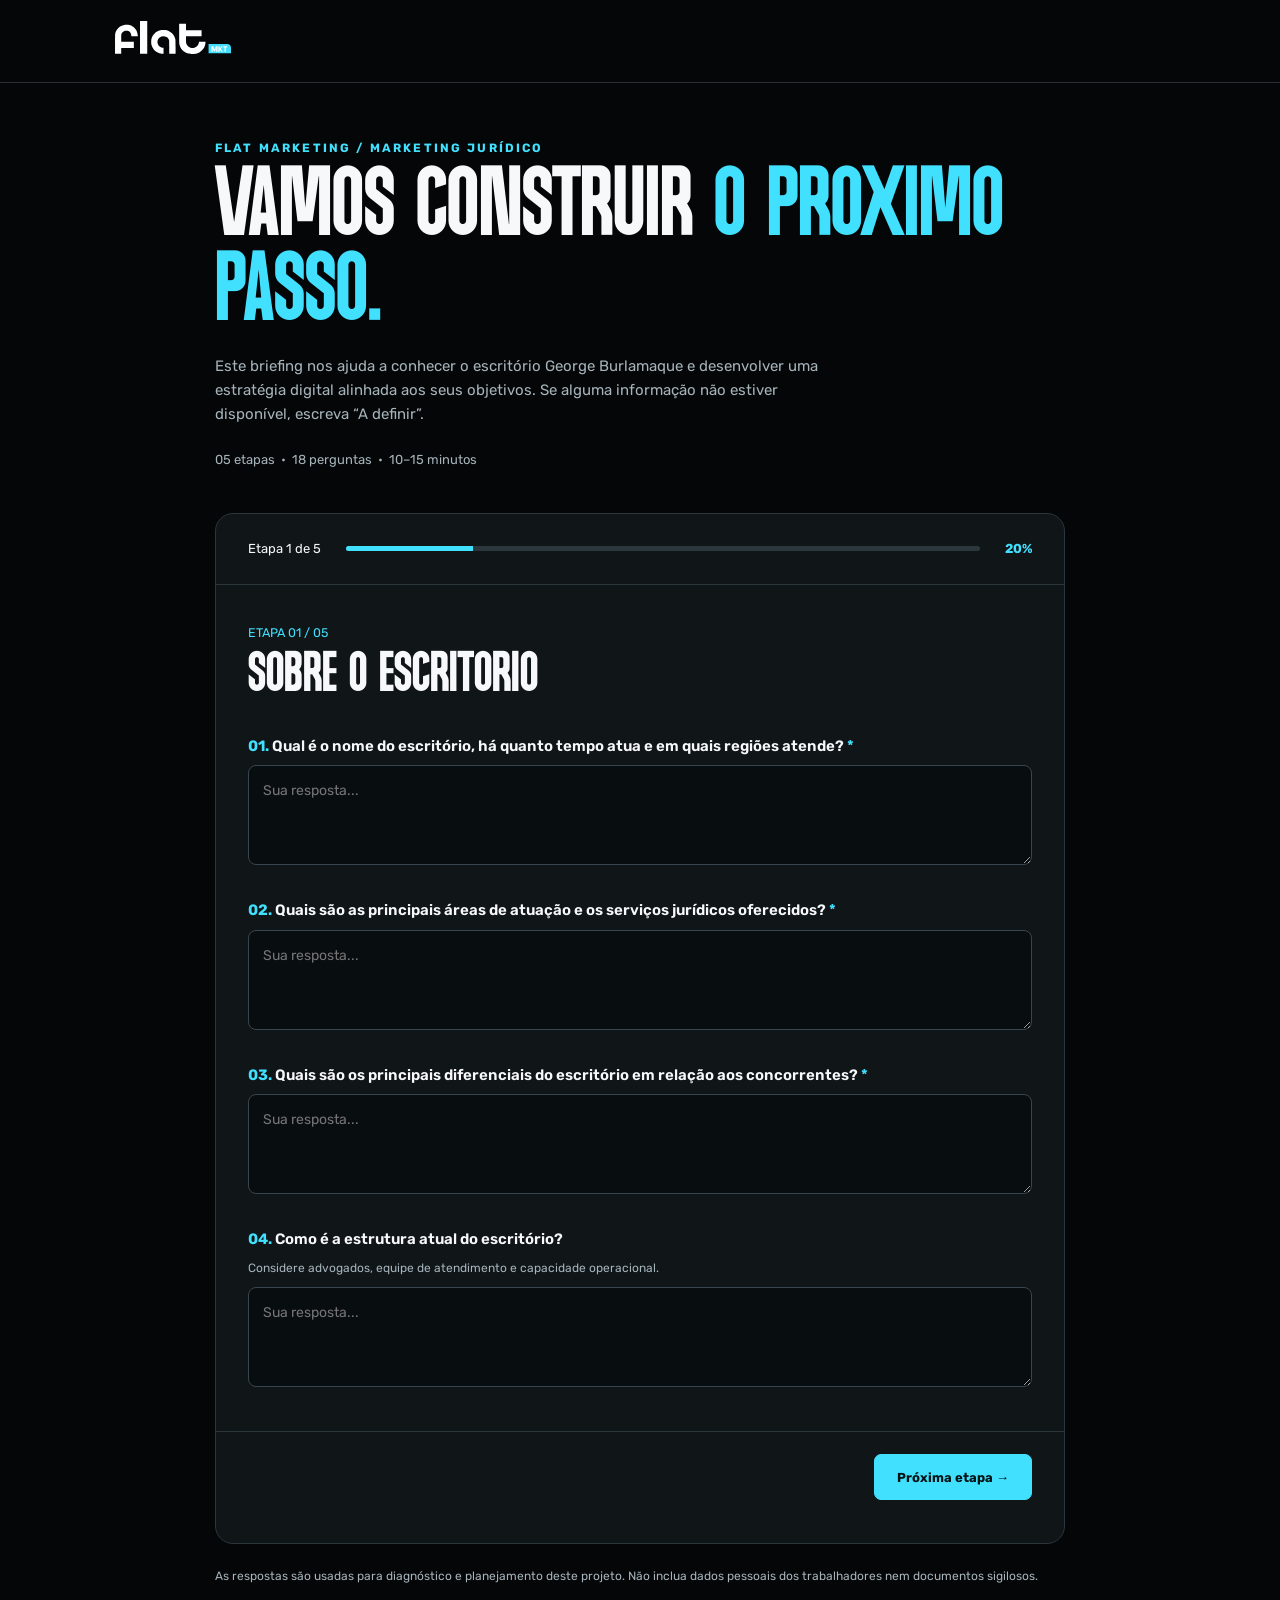
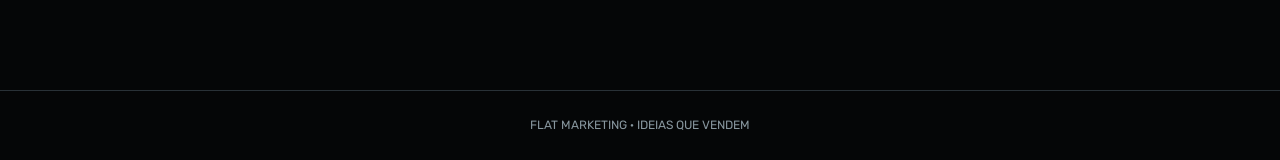
==== briefing/george-burlamaque/index.html @ 233bb6f1 "feat: add branded legal briefing with Netlify form submission" ====
<!DOCTYPE html><html lang="pt-BR"><head><meta charset="UTF-8"><meta name="viewport" content="width=device-width,initial-scale=1"><meta name="theme-color" content="#000000"><title>Briefing Estratégico — George Burlamaque | Flat Marketing</title><link rel="icon" href="../../src/img/favicon.png"><link href="https://fonts.googleapis.com/css2?family=Rubik:wght@400;500;600;700&display=swap" rel="stylesheet"><style>
@font-face{font-family:Dakdo;src:url('../../src/font/DAKDO.woff') format('woff');font-display:swap}
*{box-sizing:border-box}body{margin:0;background:#050607;color:#f6f8fa;font:15px/1.6 Rubik,Arial,sans-serif}header{padding:21px max(20px,calc((100vw - 1050px)/2));border-bottom:1px solid #293137}header img{width:116px;max-height:55px}.wrap{max-width:890px;padding:56px 20px 80px;margin:auto}.accent{color:#41e0fe}.eyebrow{font-size:12px;letter-spacing:.18em;font-weight:700}.intro h1,h2{font-family:Dakdo,Rubik,sans-serif;text-transform:uppercase;font-weight:500;line-height:1.08}.intro h1{font-size:clamp(44px,8vw,78px);margin:12px 0}.intro p,.hint,.note{color:#a5b3bb}.intro p{max-width:620px}.stats{margin:24px 0 42px;color:#a5b3bb;font-size:13px}.panel{background:#101518;border:1px solid #2b363d;border-radius:18px;overflow:hidden}.progress{padding:25px 32px;border-bottom:1px solid #2b363d;font-size:13px;display:flex;justify-content:space-between;align-items:center;gap:25px}.meter{height:5px;background:#2b363d;border-radius:5px;flex:1;overflow:hidden}.fill{background:#41e0fe;width:20%;height:100%;transition:width .2s}.step{padding:35px 32px 10px}.step[hidden]{display:none}.step h2{font-size:clamp(30px,5vw,45px);margin:10px 0 32px}.field{margin:0 0 27px}.field label{display:block;font-weight:600;line-height:1.5;margin-bottom:8px}.hint{font-size:12px;margin:0 0 9px}textarea{width:100%;border:1px solid #38454e;border-radius:8px;background:#080d10;color:#fff;padding:14px;font:14px/1.6 Rubik,Arial,sans-serif;resize:vertical;min-height:100px}textarea:focus{outline:2px solid #41e0fe;outline-offset:1px}textarea.invalid{border-color:#ff8585}.error{font-size:12px;color:#ff8585}.actions{padding:22px 32px 30px;border-top:1px solid #2b363d;display:flex;justify-content:space-between;gap:10px}button{padding:13px 22px;min-height:46px;border-radius:7px;cursor:pointer;font:700 13px Rubik,Arial,sans-serif;border:1px solid #4a5a62;background:transparent;color:#fff}button.primary{background:#41e0fe;border-color:#41e0fe;color:#041315}button:disabled{opacity:.6;cursor:wait}.note{font-size:12px;margin:22px 0;line-height:1.8}.message{color:#ff8585;font-size:13px;padding:0 32px}.done{padding:65px 35px;text-align:center}.done h2{font-size:46px}.done p{color:#a5b3bb}.hide{display:none!important}footer{text-align:center;padding:25px;color:#87969e;border-top:1px solid #293137;font-size:12px}@media(max-width:600px){.wrap{padding:35px 15px 60px}.step{padding:25px 20px 5px}.progress{padding:20px}.actions{padding:20px}.intro h1{font-size:48px}}
</style></head><body><header><a href="../../" aria-label="Flat Marketing"><img alt="Flat Marketing" src="../../src/img/logo.svg"></a></header><main class="wrap"><div class="intro"><div class="eyebrow accent">FLAT MARKETING / MARKETING JURÍDICO</div><h1>Vamos construir <span class="accent">o próximo passo.</span></h1><p>Este briefing nos ajuda a conhecer o escritório George Burlamaque e desenvolver uma estratégia digital alinhada aos seus objetivos. Se alguma informação não estiver disponível, escreva “A definir”.</p><div class="stats">05 etapas &nbsp;•&nbsp; 18 perguntas &nbsp;•&nbsp; 10–15 minutos</div></div>
<div class="panel" id="panel"><div class="progress" id="progress"><span id="progressText">Etapa 1 de 5</span><div class="meter" role="progressbar" aria-label="Progresso" aria-valuemin="0" aria-valuemax="100" aria-valuenow="20" id="meter"><div class="fill" id="fill"></div></div><b class="accent" id="percent">20%</b></div><form id="briefing" name="briefing-george-burlamaque" method="POST" data-netlify="true" netlify-honeypot="bot-field"><input type="hidden" name="form-name" value="briefing-george-burlamaque"><p hidden><label>Não preencher <input name="bot-field"></label></p><section class="step" data-step="0" ><small class="accent">ETAPA 01 / 05</small><h2>Sobre o escritório</h2><div class="field"><label for="q1"><b class="accent">01.</b> Qual é o nome do escritório, há quanto tempo atua e em quais regiões atende? <span class="accent">*</span></label><textarea id="q1" name="q1" rows="3" placeholder="Sua resposta..." required></textarea><div class="error" aria-live="polite"></div></div><div class="field"><label for="q2"><b class="accent">02.</b> Quais são as principais áreas de atuação e os serviços jurídicos oferecidos? <span class="accent">*</span></label><textarea id="q2" name="q2" rows="3" placeholder="Sua resposta..." required></textarea><div class="error" aria-live="polite"></div></div><div class="field"><label for="q3"><b class="accent">03.</b> Quais são os principais diferenciais do escritório em relação aos concorrentes? <span class="accent">*</span></label><textarea id="q3" name="q3" rows="3" placeholder="Sua resposta..." required></textarea><div class="error" aria-live="polite"></div></div><div class="field"><label for="q4"><b class="accent">04.</b> Como é a estrutura atual do escritório?</label><p class="hint">Considere advogados, equipe de atendimento e capacidade operacional.</p><textarea id="q4" name="q4" rows="3" placeholder="Sua resposta..." ></textarea><div class="error" aria-live="polite"></div></div></section><section class="step" data-step="1" hidden><small class="accent">ETAPA 02 / 05</small><h2>Serviços e oportunidades</h2><div class="field"><label for="q5"><b class="accent">05.</b> Quais demandas trabalhistas são mais recorrentes entre seus clientes? <span class="accent">*</span></label><p class="hint">Ex.: verbas rescisórias, horas extras, FGTS, adicionais e assédio moral.</p><textarea id="q5" name="q5" rows="3" placeholder="Sua resposta..." required></textarea><div class="error" aria-live="polite"></div></div><div class="field"><label for="q6"><b class="accent">06.</b> Quais serviços ou tipos de ações trabalhistas deseja priorizar na estratégia digital? Por quê? <span class="accent">*</span></label><textarea id="q6" name="q6" rows="3" placeholder="Sua resposta..." required></textarea><div class="error" aria-live="polite"></div></div><div class="field"><label for="q7"><b class="accent">07.</b> Quais experiências anteriores demonstram a especialização do escritório nessas demandas?</label><p class="hint">Não inclua dados sigilosos.</p><textarea id="q7" name="q7" rows="3" placeholder="Sua resposta..." ></textarea><div class="error" aria-live="polite"></div></div></section><section class="step" data-step="2" hidden><small class="accent">ETAPA 03 / 05</small><h2>Público-alvo e comunicação</h2><div class="field"><label for="q8"><b class="accent">08.</b> Qual é o perfil dos clientes que o escritório deseja atrair? <span class="accent">*</span></label><p class="hint">Considere profissão, localização e situação profissional.</p><textarea id="q8" name="q8" rows="3" placeholder="Sua resposta..." required></textarea><div class="error" aria-live="polite"></div></div><div class="field"><label for="q9"><b class="accent">09.</b> Quais problemas, dificuldades ou possíveis injustiças são mais frequentemente relatados pelos trabalhadores? <span class="accent">*</span></label><textarea id="q9" name="q9" rows="3" placeholder="Sua resposta..." required></textarea><div class="error" aria-live="polite"></div></div><div class="field"><label for="q10"><b class="accent">10.</b> Quais medos, dúvidas e objeções impedem essas pessoas de buscar orientação jurídica? <span class="accent">*</span></label><textarea id="q10" name="q10" rows="3" placeholder="Sua resposta..." required></textarea><div class="error" aria-live="polite"></div></div><div class="field"><label for="q11"><b class="accent">11.</b> O que leva um trabalhador a procurar um advogado e a escolher contratar o escritório? <span class="accent">*</span></label><textarea id="q11" name="q11" rows="3" placeholder="Sua resposta..." required></textarea><div class="error" aria-live="polite"></div></div></section><section class="step" data-step="3" hidden><small class="accent">ETAPA 04 / 05</small><h2>Trabalhadores demitidos</h2><div class="field"><label for="q12"><b class="accent">12.</b> Qual é o contexto dos desligamentos dos aproximadamente 80 mil trabalhadores de hipermercados? <span class="accent">*</span></label><p class="hint">Demissões em massa, fechamento de unidades, reestruturação ou períodos diferentes?</p><textarea id="q12" name="q12" rows="3" placeholder="Sua resposta..." required></textarea><div class="error" aria-live="polite"></div></div><div class="field"><label for="q13"><b class="accent">13.</b> Quais possíveis irregularidades ou demandas trabalhistas podem ser comuns entre esses trabalhadores? <span class="accent">*</span></label><p class="hint">Relate situações identificadas ou observadas em casos semelhantes.</p><textarea id="q13" name="q13" rows="3" placeholder="Sua resposta..." required></textarea><div class="error" aria-live="polite"></div></div><div class="field"><label for="q14"><b class="accent">14.</b> Como foi obtida a base, quais informações estão disponíveis e há fundamento legal documentado para o uso em comunicações? <span class="accent">*</span></label><p class="hint">Não envie dados pessoais dos trabalhadores.</p><textarea id="q14" name="q14" rows="3" placeholder="Sua resposta..." required></textarea><div class="error" aria-live="polite"></div></div><div class="field"><label for="q15"><b class="accent">15.</b> O que o escritório pode oferecer para ajudar esses trabalhadores a compreender seus direitos? <span class="accent">*</span></label><p class="hint">Ex.: conteúdos educativos, checklist ou orientação individual solicitada.</p><textarea id="q15" name="q15" rows="3" placeholder="Sua resposta..." required></textarea><div class="error" aria-live="polite"></div></div></section><section class="step" data-step="4" hidden><small class="accent">ETAPA 05 / 05</small><h2>Atendimento, marketing e objetivos</h2><div class="field"><label for="q16"><b class="accent">16.</b> Como os clientes chegam atualmente ao escritório e como funciona o atendimento até a assinatura do contrato? <span class="accent">*</span></label><p class="hint">Informe, se possível, média de atendimentos, contratos e capacidade de expansão.</p><textarea id="q16" name="q16" rows="3" placeholder="Sua resposta..." required></textarea><div class="error" aria-live="polite"></div></div><div class="field"><label for="q17"><b class="accent">17.</b> Quais canais digitais o escritório usa e quais ações de marketing já foram realizadas? <span class="accent">*</span></label><p class="hint">Informe links e resultados anteriores, se houver.</p><textarea id="q17" name="q17" rows="3" placeholder="Sua resposta..." required></textarea><div class="error" aria-live="polite"></div></div><div class="field"><label for="q18"><b class="accent">18.</b> Quais objetivos deseja alcançar em 6 a 12 meses e qual orçamento prevê para marketing digital? <span class="accent">*</span></label><p class="hint">Metas de novos atendimentos, contratos e fortalecimento da marca.</p><textarea id="q18" name="q18" rows="3" placeholder="Sua resposta..." required></textarea><div class="error" aria-live="polite"></div></div></section><div class="actions"><button type="button" id="back">← Voltar</button><button class="primary" type="button" id="next">Próxima etapa →</button></div><p class="message" id="message" aria-live="polite"></p></form><div id="done" class="done hide"><h2 class="accent">Briefing recebido!</h2><p>Obrigado! A Flat Marketing utilizará suas respostas para preparar o diagnóstico estratégico.</p></div></div><p class="note">As respostas são usadas para diagnóstico e planejamento deste projeto. Não inclua dados pessoais dos trabalhadores nem documentos sigilosos.</p></main><footer>FLAT MARKETING · IDEIAS QUE VENDEM</footer>
<script>
(()=>{'use strict';const form=document.getElementById('briefing'),steps=[...form.querySelectorAll('.step')],next=document.getElementById('next'),back=document.getElementById('back'),msg=document.getElementById('message');let index=0,sending=false;const key='flat-george-briefing-v1';
function save(){try{const o={};form.querySelectorAll('textarea').forEach(x=>o[x.name]=x.value);sessionStorage.setItem(key,JSON.stringify(o))}catch(e){}}
try{const o=JSON.parse(sessionStorage.getItem(key)||'{}');form.querySelectorAll('textarea').forEach(x=>{if(typeof o[x.name]==='string')x.value=o[x.name]})}catch(e){}
function render(){steps.forEach((s,i)=>s.hidden=i!==index);const p=Math.round((index+1)/5*100);document.getElementById('fill').style.width=p+'%';document.getElementById('percent').textContent=p+'%';document.getElementById('progressText').textContent='Etapa '+(index+1)+' de 5';document.getElementById('meter').setAttribute('aria-valuenow',p);back.style.visibility=index===0?'hidden':'visible';next.textContent=index===4?'Enviar briefing ✓':'Próxima etapa →';msg.textContent=''}
function validate(){let first=null;steps[index].querySelectorAll('textarea[required]').forEach(x=>{const bad=!x.value.trim();x.classList.toggle('invalid',bad);x.nextElementSibling.textContent=bad?'Esta resposta é obrigatória.':'';if(bad&&!first)first=x});if(first)first.focus();return !first}
form.addEventListener('input',e=>{if(e.target.matches('textarea')){e.target.classList.remove('invalid');e.target.nextElementSibling.textContent='';save()}});
back.onclick=()=>{if(index){index--;render();document.getElementById('panel').scrollIntoView({behavior:'smooth'})}};
async function submit(){if(sending)return;sending=true;next.disabled=true;back.disabled=true;next.textContent='Enviando…';try{const body=new URLSearchParams(new FormData(form));const res=await fetch('/',{method:'POST',headers:{'Content-Type':'application/x-www-form-urlencoded'},body:body.toString()});if(!res.ok)throw Error('Falha no envio');form.classList.add('hide');document.getElementById('progress').classList.add('hide');document.getElementById('done').classList.remove('hide');try{sessionStorage.removeItem(key)}catch(e){}}catch(e){msg.textContent='Não foi possível enviar. Confira a conexão e tente novamente.'}finally{sending=false;next.disabled=false;back.disabled=false;if(!form.classList.contains('hide'))next.textContent='Enviar briefing ✓'}}
next.onclick=()=>{if(!validate())return;save();if(index<4){index++;render();document.getElementById('panel').scrollIntoView({behavior:'smooth'})}else submit()};
form.onsubmit=e=>{e.preventDefault();if(validate())submit()};render()})();
</script></body></html>
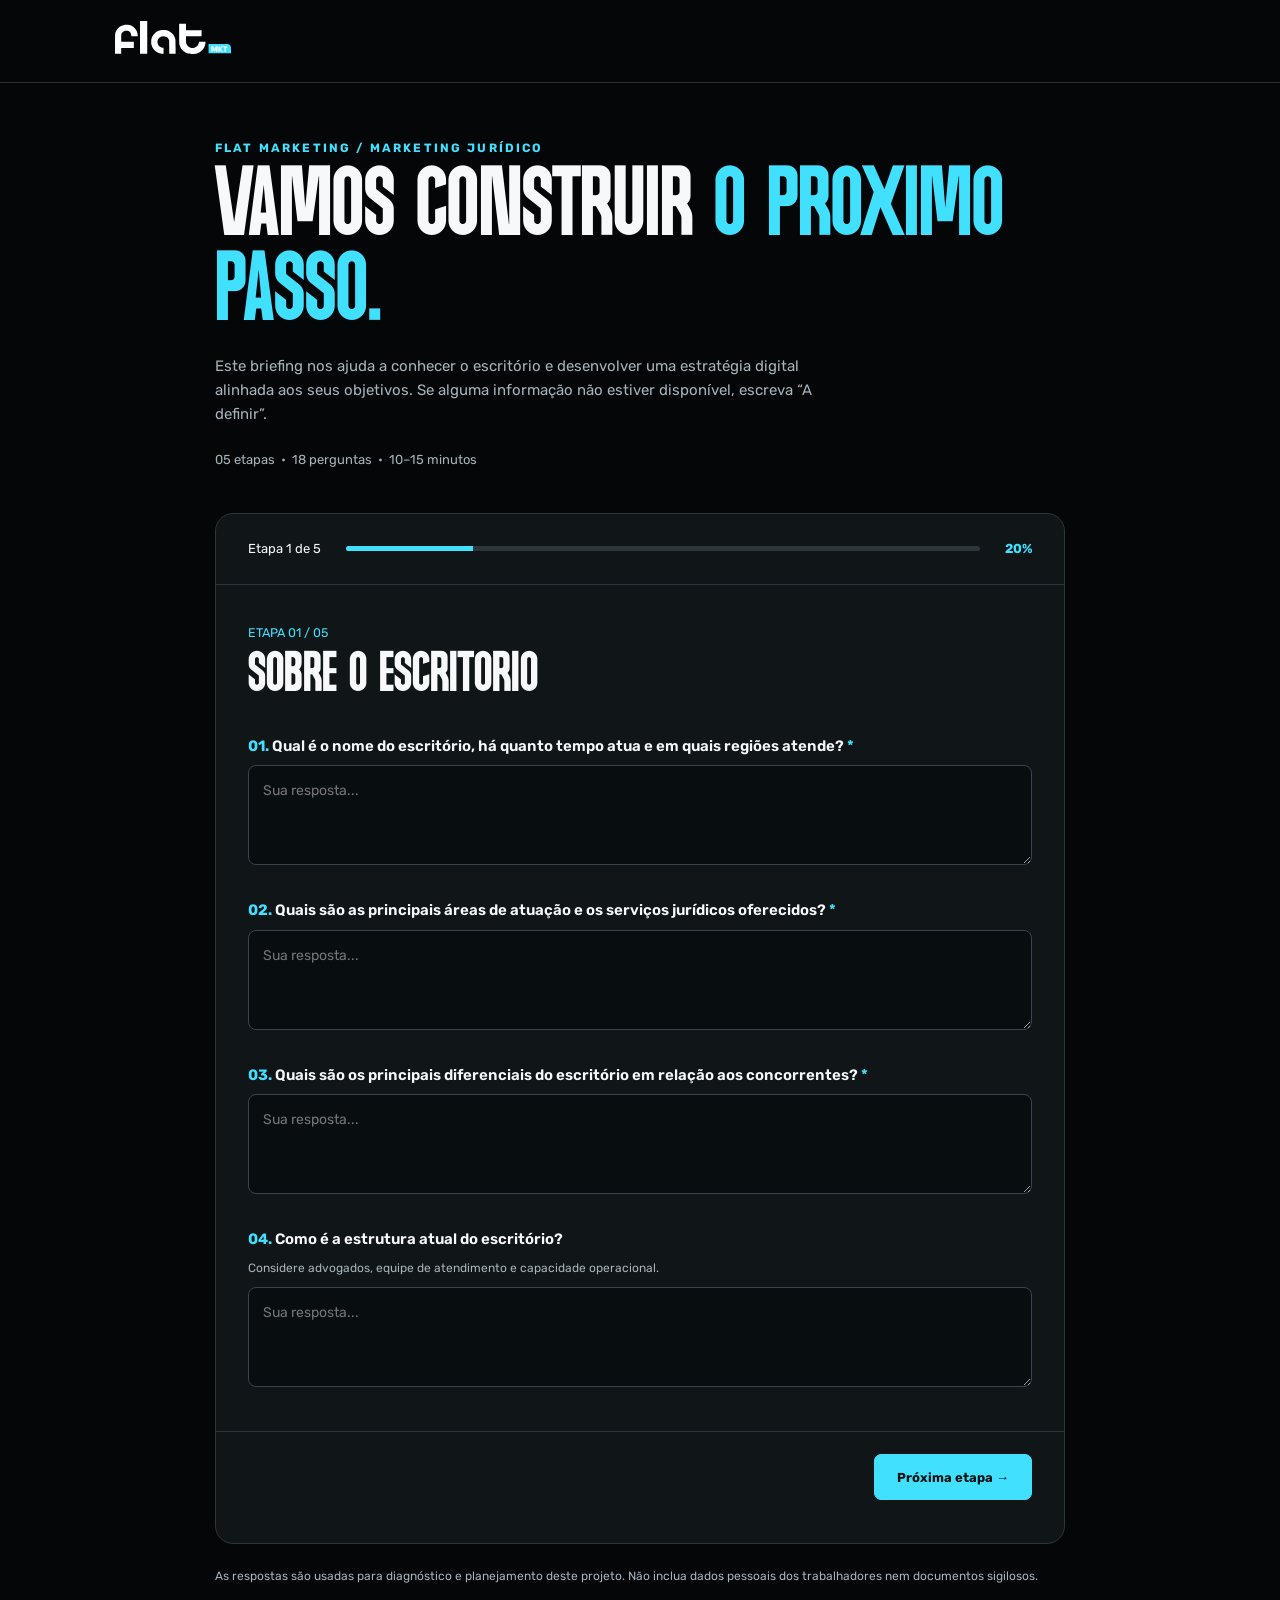
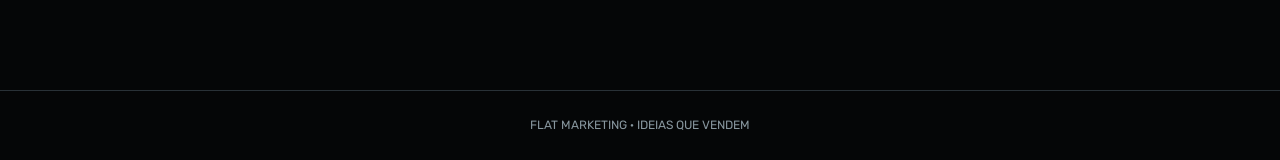
==== commit f300e76b: "Update index.html" ====
--- a/briefing/george-burlamaque/index.html
+++ b/briefing/george-burlamaque/index.html
@@ -1,17 +1,735 @@
-<!DOCTYPE html><html lang="pt-BR"><head><meta charset="UTF-8"><meta name="viewport" content="width=device-width,initial-scale=1"><meta name="theme-color" content="#000000"><title>Briefing Estratégico — George Burlamaque | Flat Marketing</title><link rel="icon" href="../../src/img/favicon.png"><link href="https://fonts.googleapis.com/css2?family=Rubik:wght@400;500;600;700&display=swap" rel="stylesheet"><style>
-@font-face{font-family:Dakdo;src:url('../../src/font/DAKDO.woff') format('woff');font-display:swap}
-*{box-sizing:border-box}body{margin:0;background:#050607;color:#f6f8fa;font:15px/1.6 Rubik,Arial,sans-serif}header{padding:21px max(20px,calc((100vw - 1050px)/2));border-bottom:1px solid #293137}header img{width:116px;max-height:55px}.wrap{max-width:890px;padding:56px 20px 80px;margin:auto}.accent{color:#41e0fe}.eyebrow{font-size:12px;letter-spacing:.18em;font-weight:700}.intro h1,h2{font-family:Dakdo,Rubik,sans-serif;text-transform:uppercase;font-weight:500;line-height:1.08}.intro h1{font-size:clamp(44px,8vw,78px);margin:12px 0}.intro p,.hint,.note{color:#a5b3bb}.intro p{max-width:620px}.stats{margin:24px 0 42px;color:#a5b3bb;font-size:13px}.panel{background:#101518;border:1px solid #2b363d;border-radius:18px;overflow:hidden}.progress{padding:25px 32px;border-bottom:1px solid #2b363d;font-size:13px;display:flex;justify-content:space-between;align-items:center;gap:25px}.meter{height:5px;background:#2b363d;border-radius:5px;flex:1;overflow:hidden}.fill{background:#41e0fe;width:20%;height:100%;transition:width .2s}.step{padding:35px 32px 10px}.step[hidden]{display:none}.step h2{font-size:clamp(30px,5vw,45px);margin:10px 0 32px}.field{margin:0 0 27px}.field label{display:block;font-weight:600;line-height:1.5;margin-bottom:8px}.hint{font-size:12px;margin:0 0 9px}textarea{width:100%;border:1px solid #38454e;border-radius:8px;background:#080d10;color:#fff;padding:14px;font:14px/1.6 Rubik,Arial,sans-serif;resize:vertical;min-height:100px}textarea:focus{outline:2px solid #41e0fe;outline-offset:1px}textarea.invalid{border-color:#ff8585}.error{font-size:12px;color:#ff8585}.actions{padding:22px 32px 30px;border-top:1px solid #2b363d;display:flex;justify-content:space-between;gap:10px}button{padding:13px 22px;min-height:46px;border-radius:7px;cursor:pointer;font:700 13px Rubik,Arial,sans-serif;border:1px solid #4a5a62;background:transparent;color:#fff}button.primary{background:#41e0fe;border-color:#41e0fe;color:#041315}button:disabled{opacity:.6;cursor:wait}.note{font-size:12px;margin:22px 0;line-height:1.8}.message{color:#ff8585;font-size:13px;padding:0 32px}.done{padding:65px 35px;text-align:center}.done h2{font-size:46px}.done p{color:#a5b3bb}.hide{display:none!important}footer{text-align:center;padding:25px;color:#87969e;border-top:1px solid #293137;font-size:12px}@media(max-width:600px){.wrap{padding:35px 15px 60px}.step{padding:25px 20px 5px}.progress{padding:20px}.actions{padding:20px}.intro h1{font-size:48px}}
-</style></head><body><header><a href="../../" aria-label="Flat Marketing"><img alt="Flat Marketing" src="../../src/img/logo.svg"></a></header><main class="wrap"><div class="intro"><div class="eyebrow accent">FLAT MARKETING / MARKETING JURÍDICO</div><h1>Vamos construir <span class="accent">o próximo passo.</span></h1><p>Este briefing nos ajuda a conhecer o escritório George Burlamaque e desenvolver uma estratégia digital alinhada aos seus objetivos. Se alguma informação não estiver disponível, escreva “A definir”.</p><div class="stats">05 etapas &nbsp;•&nbsp; 18 perguntas &nbsp;•&nbsp; 10–15 minutos</div></div>
-<div class="panel" id="panel"><div class="progress" id="progress"><span id="progressText">Etapa 1 de 5</span><div class="meter" role="progressbar" aria-label="Progresso" aria-valuemin="0" aria-valuemax="100" aria-valuenow="20" id="meter"><div class="fill" id="fill"></div></div><b class="accent" id="percent">20%</b></div><form id="briefing" name="briefing-george-burlamaque" method="POST" data-netlify="true" netlify-honeypot="bot-field"><input type="hidden" name="form-name" value="briefing-george-burlamaque"><p hidden><label>Não preencher <input name="bot-field"></label></p><section class="step" data-step="0" ><small class="accent">ETAPA 01 / 05</small><h2>Sobre o escritório</h2><div class="field"><label for="q1"><b class="accent">01.</b> Qual é o nome do escritório, há quanto tempo atua e em quais regiões atende? <span class="accent">*</span></label><textarea id="q1" name="q1" rows="3" placeholder="Sua resposta..." required></textarea><div class="error" aria-live="polite"></div></div><div class="field"><label for="q2"><b class="accent">02.</b> Quais são as principais áreas de atuação e os serviços jurídicos oferecidos? <span class="accent">*</span></label><textarea id="q2" name="q2" rows="3" placeholder="Sua resposta..." required></textarea><div class="error" aria-live="polite"></div></div><div class="field"><label for="q3"><b class="accent">03.</b> Quais são os principais diferenciais do escritório em relação aos concorrentes? <span class="accent">*</span></label><textarea id="q3" name="q3" rows="3" placeholder="Sua resposta..." required></textarea><div class="error" aria-live="polite"></div></div><div class="field"><label for="q4"><b class="accent">04.</b> Como é a estrutura atual do escritório?</label><p class="hint">Considere advogados, equipe de atendimento e capacidade operacional.</p><textarea id="q4" name="q4" rows="3" placeholder="Sua resposta..." ></textarea><div class="error" aria-live="polite"></div></div></section><section class="step" data-step="1" hidden><small class="accent">ETAPA 02 / 05</small><h2>Serviços e oportunidades</h2><div class="field"><label for="q5"><b class="accent">05.</b> Quais demandas trabalhistas são mais recorrentes entre seus clientes? <span class="accent">*</span></label><p class="hint">Ex.: verbas rescisórias, horas extras, FGTS, adicionais e assédio moral.</p><textarea id="q5" name="q5" rows="3" placeholder="Sua resposta..." required></textarea><div class="error" aria-live="polite"></div></div><div class="field"><label for="q6"><b class="accent">06.</b> Quais serviços ou tipos de ações trabalhistas deseja priorizar na estratégia digital? Por quê? <span class="accent">*</span></label><textarea id="q6" name="q6" rows="3" placeholder="Sua resposta..." required></textarea><div class="error" aria-live="polite"></div></div><div class="field"><label for="q7"><b class="accent">07.</b> Quais experiências anteriores demonstram a especialização do escritório nessas demandas?</label><p class="hint">Não inclua dados sigilosos.</p><textarea id="q7" name="q7" rows="3" placeholder="Sua resposta..." ></textarea><div class="error" aria-live="polite"></div></div></section><section class="step" data-step="2" hidden><small class="accent">ETAPA 03 / 05</small><h2>Público-alvo e comunicação</h2><div class="field"><label for="q8"><b class="accent">08.</b> Qual é o perfil dos clientes que o escritório deseja atrair? <span class="accent">*</span></label><p class="hint">Considere profissão, localização e situação profissional.</p><textarea id="q8" name="q8" rows="3" placeholder="Sua resposta..." required></textarea><div class="error" aria-live="polite"></div></div><div class="field"><label for="q9"><b class="accent">09.</b> Quais problemas, dificuldades ou possíveis injustiças são mais frequentemente relatados pelos trabalhadores? <span class="accent">*</span></label><textarea id="q9" name="q9" rows="3" placeholder="Sua resposta..." required></textarea><div class="error" aria-live="polite"></div></div><div class="field"><label for="q10"><b class="accent">10.</b> Quais medos, dúvidas e objeções impedem essas pessoas de buscar orientação jurídica? <span class="accent">*</span></label><textarea id="q10" name="q10" rows="3" placeholder="Sua resposta..." required></textarea><div class="error" aria-live="polite"></div></div><div class="field"><label for="q11"><b class="accent">11.</b> O que leva um trabalhador a procurar um advogado e a escolher contratar o escritório? <span class="accent">*</span></label><textarea id="q11" name="q11" rows="3" placeholder="Sua resposta..." required></textarea><div class="error" aria-live="polite"></div></div></section><section class="step" data-step="3" hidden><small class="accent">ETAPA 04 / 05</small><h2>Trabalhadores demitidos</h2><div class="field"><label for="q12"><b class="accent">12.</b> Qual é o contexto dos desligamentos dos aproximadamente 80 mil trabalhadores de hipermercados? <span class="accent">*</span></label><p class="hint">Demissões em massa, fechamento de unidades, reestruturação ou períodos diferentes?</p><textarea id="q12" name="q12" rows="3" placeholder="Sua resposta..." required></textarea><div class="error" aria-live="polite"></div></div><div class="field"><label for="q13"><b class="accent">13.</b> Quais possíveis irregularidades ou demandas trabalhistas podem ser comuns entre esses trabalhadores? <span class="accent">*</span></label><p class="hint">Relate situações identificadas ou observadas em casos semelhantes.</p><textarea id="q13" name="q13" rows="3" placeholder="Sua resposta..." required></textarea><div class="error" aria-live="polite"></div></div><div class="field"><label for="q14"><b class="accent">14.</b> Como foi obtida a base, quais informações estão disponíveis e há fundamento legal documentado para o uso em comunicações? <span class="accent">*</span></label><p class="hint">Não envie dados pessoais dos trabalhadores.</p><textarea id="q14" name="q14" rows="3" placeholder="Sua resposta..." required></textarea><div class="error" aria-live="polite"></div></div><div class="field"><label for="q15"><b class="accent">15.</b> O que o escritório pode oferecer para ajudar esses trabalhadores a compreender seus direitos? <span class="accent">*</span></label><p class="hint">Ex.: conteúdos educativos, checklist ou orientação individual solicitada.</p><textarea id="q15" name="q15" rows="3" placeholder="Sua resposta..." required></textarea><div class="error" aria-live="polite"></div></div></section><section class="step" data-step="4" hidden><small class="accent">ETAPA 05 / 05</small><h2>Atendimento, marketing e objetivos</h2><div class="field"><label for="q16"><b class="accent">16.</b> Como os clientes chegam atualmente ao escritório e como funciona o atendimento até a assinatura do contrato? <span class="accent">*</span></label><p class="hint">Informe, se possível, média de atendimentos, contratos e capacidade de expansão.</p><textarea id="q16" name="q16" rows="3" placeholder="Sua resposta..." required></textarea><div class="error" aria-live="polite"></div></div><div class="field"><label for="q17"><b class="accent">17.</b> Quais canais digitais o escritório usa e quais ações de marketing já foram realizadas? <span class="accent">*</span></label><p class="hint">Informe links e resultados anteriores, se houver.</p><textarea id="q17" name="q17" rows="3" placeholder="Sua resposta..." required></textarea><div class="error" aria-live="polite"></div></div><div class="field"><label for="q18"><b class="accent">18.</b> Quais objetivos deseja alcançar em 6 a 12 meses e qual orçamento prevê para marketing digital? <span class="accent">*</span></label><p class="hint">Metas de novos atendimentos, contratos e fortalecimento da marca.</p><textarea id="q18" name="q18" rows="3" placeholder="Sua resposta..." required></textarea><div class="error" aria-live="polite"></div></div></section><div class="actions"><button type="button" id="back">← Voltar</button><button class="primary" type="button" id="next">Próxima etapa →</button></div><p class="message" id="message" aria-live="polite"></p></form><div id="done" class="done hide"><h2 class="accent">Briefing recebido!</h2><p>Obrigado! A Flat Marketing utilizará suas respostas para preparar o diagnóstico estratégico.</p></div></div><p class="note">As respostas são usadas para diagnóstico e planejamento deste projeto. Não inclua dados pessoais dos trabalhadores nem documentos sigilosos.</p></main><footer>FLAT MARKETING · IDEIAS QUE VENDEM</footer>
-<script>
-(()=>{'use strict';const form=document.getElementById('briefing'),steps=[...form.querySelectorAll('.step')],next=document.getElementById('next'),back=document.getElementById('back'),msg=document.getElementById('message');let index=0,sending=false;const key='flat-george-briefing-v1';
-function save(){try{const o={};form.querySelectorAll('textarea').forEach(x=>o[x.name]=x.value);sessionStorage.setItem(key,JSON.stringify(o))}catch(e){}}
-try{const o=JSON.parse(sessionStorage.getItem(key)||'{}');form.querySelectorAll('textarea').forEach(x=>{if(typeof o[x.name]==='string')x.value=o[x.name]})}catch(e){}
-function render(){steps.forEach((s,i)=>s.hidden=i!==index);const p=Math.round((index+1)/5*100);document.getElementById('fill').style.width=p+'%';document.getElementById('percent').textContent=p+'%';document.getElementById('progressText').textContent='Etapa '+(index+1)+' de 5';document.getElementById('meter').setAttribute('aria-valuenow',p);back.style.visibility=index===0?'hidden':'visible';next.textContent=index===4?'Enviar briefing ✓':'Próxima etapa →';msg.textContent=''}
-function validate(){let first=null;steps[index].querySelectorAll('textarea[required]').forEach(x=>{const bad=!x.value.trim();x.classList.toggle('invalid',bad);x.nextElementSibling.textContent=bad?'Esta resposta é obrigatória.':'';if(bad&&!first)first=x});if(first)first.focus();return !first}
-form.addEventListener('input',e=>{if(e.target.matches('textarea')){e.target.classList.remove('invalid');e.target.nextElementSibling.textContent='';save()}});
-back.onclick=()=>{if(index){index--;render();document.getElementById('panel').scrollIntoView({behavior:'smooth'})}};
-async function submit(){if(sending)return;sending=true;next.disabled=true;back.disabled=true;next.textContent='Enviando…';try{const body=new URLSearchParams(new FormData(form));const res=await fetch('/',{method:'POST',headers:{'Content-Type':'application/x-www-form-urlencoded'},body:body.toString()});if(!res.ok)throw Error('Falha no envio');form.classList.add('hide');document.getElementById('progress').classList.add('hide');document.getElementById('done').classList.remove('hide');try{sessionStorage.removeItem(key)}catch(e){}}catch(e){msg.textContent='Não foi possível enviar. Confira a conexão e tente novamente.'}finally{sending=false;next.disabled=false;back.disabled=false;if(!form.classList.contains('hide'))next.textContent='Enviar briefing ✓'}}
-next.onclick=()=>{if(!validate())return;save();if(index<4){index++;render();document.getElementById('panel').scrollIntoView({behavior:'smooth'})}else submit()};
-form.onsubmit=e=>{e.preventDefault();if(validate())submit()};render()})();
-</script></body></html>+<!doctype html>
+<html lang="pt-BR">
+  <head>
+    <meta charset="UTF-8" />
+    <meta name="viewport" content="width=device-width,initial-scale=1" />
+    <meta name="theme-color" content="#000000" />
+    <title>Briefing Estratégico — George Burlamaque | Flat Marketing</title>
+    <link rel="icon" href="../../src/img/favicon.png" />
+    <link
+      href="https://fonts.googleapis.com/css2?family=Rubik:wght@400;500;600;700&display=swap"
+      rel="stylesheet"
+    />
+    <style>
+      @font-face {
+        font-family: Dakdo;
+        src: url("../../src/font/DAKDO.woff") format("woff");
+        font-display: swap;
+      }
+      * {
+        box-sizing: border-box;
+      }
+      body {
+        margin: 0;
+        background: #050607;
+        color: #f6f8fa;
+        font:
+          15px/1.6 Rubik,
+          Arial,
+          sans-serif;
+      }
+      header {
+        padding: 21px max(20px, calc((100vw - 1050px) / 2));
+        border-bottom: 1px solid #293137;
+      }
+      header img {
+        width: 116px;
+        max-height: 55px;
+      }
+      .wrap {
+        max-width: 890px;
+        padding: 56px 20px 80px;
+        margin: auto;
+      }
+      .accent {
+        color: #41e0fe;
+      }
+      .eyebrow {
+        font-size: 12px;
+        letter-spacing: 0.18em;
+        font-weight: 700;
+      }
+      .intro h1,
+      h2 {
+        font-family: Dakdo, Rubik, sans-serif;
+        text-transform: uppercase;
+        font-weight: 500;
+        line-height: 1.08;
+      }
+      .intro h1 {
+        font-size: clamp(44px, 8vw, 78px);
+        margin: 12px 0;
+      }
+      .intro p,
+      .hint,
+      .note {
+        color: #a5b3bb;
+      }
+      .intro p {
+        max-width: 620px;
+      }
+      .stats {
+        margin: 24px 0 42px;
+        color: #a5b3bb;
+        font-size: 13px;
+      }
+      .panel {
+        background: #101518;
+        border: 1px solid #2b363d;
+        border-radius: 18px;
+        overflow: hidden;
+      }
+      .progress {
+        padding: 25px 32px;
+        border-bottom: 1px solid #2b363d;
+        font-size: 13px;
+        display: flex;
+        justify-content: space-between;
+        align-items: center;
+        gap: 25px;
+      }
+      .meter {
+        height: 5px;
+        background: #2b363d;
+        border-radius: 5px;
+        flex: 1;
+        overflow: hidden;
+      }
+      .fill {
+        background: #41e0fe;
+        width: 20%;
+        height: 100%;
+        transition: width 0.2s;
+      }
+      .step {
+        padding: 35px 32px 10px;
+      }
+      .step[hidden] {
+        display: none;
+      }
+      .step h2 {
+        font-size: clamp(30px, 5vw, 45px);
+        margin: 10px 0 32px;
+      }
+      .field {
+        margin: 0 0 27px;
+      }
+      .field label {
+        display: block;
+        font-weight: 600;
+        line-height: 1.5;
+        margin-bottom: 8px;
+      }
+      .hint {
+        font-size: 12px;
+        margin: 0 0 9px;
+      }
+      textarea {
+        width: 100%;
+        border: 1px solid #38454e;
+        border-radius: 8px;
+        background: #080d10;
+        color: #fff;
+        padding: 14px;
+        font:
+          14px/1.6 Rubik,
+          Arial,
+          sans-serif;
+        resize: vertical;
+        min-height: 100px;
+      }
+      textarea:focus {
+        outline: 2px solid #41e0fe;
+        outline-offset: 1px;
+      }
+      textarea.invalid {
+        border-color: #ff8585;
+      }
+      .error {
+        font-size: 12px;
+        color: #ff8585;
+      }
+      .actions {
+        padding: 22px 32px 30px;
+        border-top: 1px solid #2b363d;
+        display: flex;
+        justify-content: space-between;
+        gap: 10px;
+      }
+      button {
+        padding: 13px 22px;
+        min-height: 46px;
+        border-radius: 7px;
+        cursor: pointer;
+        font:
+          700 13px Rubik,
+          Arial,
+          sans-serif;
+        border: 1px solid #4a5a62;
+        background: transparent;
+        color: #fff;
+      }
+      button.primary {
+        background: #41e0fe;
+        border-color: #41e0fe;
+        color: #041315;
+      }
+      button:disabled {
+        opacity: 0.6;
+        cursor: wait;
+      }
+      .note {
+        font-size: 12px;
+        margin: 22px 0;
+        line-height: 1.8;
+      }
+      .message {
+        color: #ff8585;
+        font-size: 13px;
+        padding: 0 32px;
+      }
+      .done {
+        padding: 65px 35px;
+        text-align: center;
+      }
+      .done h2 {
+        font-size: 46px;
+      }
+      .done p {
+        color: #a5b3bb;
+      }
+      .hide {
+        display: none !important;
+      }
+      footer {
+        text-align: center;
+        padding: 25px;
+        color: #87969e;
+        border-top: 1px solid #293137;
+        font-size: 12px;
+      }
+      @media (max-width: 600px) {
+        .wrap {
+          padding: 35px 15px 60px;
+        }
+        .step {
+          padding: 25px 20px 5px;
+        }
+        .progress {
+          padding: 20px;
+        }
+        .actions {
+          padding: 20px;
+        }
+        .intro h1 {
+          font-size: 48px;
+        }
+      }
+    </style>
+  </head>
+  <body>
+    <header>
+      <a href="../../" aria-label="Flat Marketing"
+        ><img alt="Flat Marketing" src="../../src/img/logo.svg"
+      /></a>
+    </header>
+    <main class="wrap">
+      <div class="intro">
+        <div class="eyebrow accent">FLAT MARKETING / MARKETING JURÍDICO</div>
+        <h1>Vamos construir <span class="accent">o próximo passo.</span></h1>
+        <p>
+          Este briefing nos ajuda a conhecer o escritório e
+          desenvolver uma estratégia digital alinhada aos seus objetivos. Se
+          alguma informação não estiver disponível, escreva “A definir”.
+        </p>
+        <div class="stats">
+          05 etapas &nbsp;•&nbsp; 18 perguntas &nbsp;•&nbsp; 10–15 minutos
+        </div>
+      </div>
+      <div class="panel" id="panel">
+        <div class="progress" id="progress">
+          <span id="progressText">Etapa 1 de 5</span>
+          <div
+            class="meter"
+            role="progressbar"
+            aria-label="Progresso"
+            aria-valuemin="0"
+            aria-valuemax="100"
+            aria-valuenow="20"
+            id="meter"
+          >
+            <div class="fill" id="fill"></div>
+          </div>
+          <b class="accent" id="percent">20%</b>
+        </div>
+        <form
+          id="briefing"
+          name="briefing-george-burlamaque"
+          method="POST"
+          data-netlify="true"
+          netlify-honeypot="bot-field"
+        >
+          <input
+            type="hidden"
+            name="form-name"
+            value="briefing-george-burlamaque"
+          />
+          <p hidden>
+            <label>Não preencher <input name="bot-field" /></label>
+          </p>
+          <section class="step" data-step="0">
+            <small class="accent">ETAPA 01 / 05</small>
+            <h2>Sobre o escritório</h2>
+            <div class="field">
+              <label for="q1"
+                ><b class="accent">01.</b> Qual é o nome do escritório, há
+                quanto tempo atua e em quais regiões atende?
+                <span class="accent">*</span></label
+              ><textarea
+                id="q1"
+                name="q1"
+                rows="3"
+                placeholder="Sua resposta..."
+                required
+              ></textarea>
+              <div class="error" aria-live="polite"></div>
+            </div>
+            <div class="field">
+              <label for="q2"
+                ><b class="accent">02.</b> Quais são as principais áreas de
+                atuação e os serviços jurídicos oferecidos?
+                <span class="accent">*</span></label
+              ><textarea
+                id="q2"
+                name="q2"
+                rows="3"
+                placeholder="Sua resposta..."
+                required
+              ></textarea>
+              <div class="error" aria-live="polite"></div>
+            </div>
+            <div class="field">
+              <label for="q3"
+                ><b class="accent">03.</b> Quais são os principais diferenciais
+                do escritório em relação aos concorrentes?
+                <span class="accent">*</span></label
+              ><textarea
+                id="q3"
+                name="q3"
+                rows="3"
+                placeholder="Sua resposta..."
+                required
+              ></textarea>
+              <div class="error" aria-live="polite"></div>
+            </div>
+            <div class="field">
+              <label for="q4"
+                ><b class="accent">04.</b> Como é a estrutura atual do
+                escritório?</label
+              >
+              <p class="hint">
+                Considere advogados, equipe de atendimento e capacidade
+                operacional.
+              </p>
+              <textarea
+                id="q4"
+                name="q4"
+                rows="3"
+                placeholder="Sua resposta..."
+              ></textarea>
+              <div class="error" aria-live="polite"></div>
+            </div>
+          </section>
+          <section class="step" data-step="1" hidden>
+            <small class="accent">ETAPA 02 / 05</small>
+            <h2>Serviços e oportunidades</h2>
+            <div class="field">
+              <label for="q5"
+                ><b class="accent">05.</b> Quais demandas trabalhistas são mais
+                recorrentes entre seus clientes?
+                <span class="accent">*</span></label
+              >
+              <p class="hint">
+                Ex.: verbas rescisórias, horas extras, FGTS, adicionais e
+                assédio moral.
+              </p>
+              <textarea
+                id="q5"
+                name="q5"
+                rows="3"
+                placeholder="Sua resposta..."
+                required
+              ></textarea>
+              <div class="error" aria-live="polite"></div>
+            </div>
+            <div class="field">
+              <label for="q6"
+                ><b class="accent">06.</b> Quais serviços ou tipos de ações
+                trabalhistas deseja priorizar na estratégia digital? Por quê?
+                <span class="accent">*</span></label
+              ><textarea
+                id="q6"
+                name="q6"
+                rows="3"
+                placeholder="Sua resposta..."
+                required
+              ></textarea>
+              <div class="error" aria-live="polite"></div>
+            </div>
+            <div class="field">
+              <label for="q7"
+                ><b class="accent">07.</b> Quais experiências anteriores
+                demonstram a especialização do escritório nessas
+                demandas?</label
+              >
+              <p class="hint">Não inclua dados sigilosos.</p>
+              <textarea
+                id="q7"
+                name="q7"
+                rows="3"
+                placeholder="Sua resposta..."
+              ></textarea>
+              <div class="error" aria-live="polite"></div>
+            </div>
+          </section>
+          <section class="step" data-step="2" hidden>
+            <small class="accent">ETAPA 03 / 05</small>
+            <h2>Público-alvo e comunicação</h2>
+            <div class="field">
+              <label for="q8"
+                ><b class="accent">08.</b> Qual é o perfil dos clientes que o
+                escritório deseja atrair? <span class="accent">*</span></label
+              >
+              <p class="hint">
+                Considere profissão, localização e situação profissional.
+              </p>
+              <textarea
+                id="q8"
+                name="q8"
+                rows="3"
+                placeholder="Sua resposta..."
+                required
+              ></textarea>
+              <div class="error" aria-live="polite"></div>
+            </div>
+            <div class="field">
+              <label for="q9"
+                ><b class="accent">09.</b> Quais problemas, dificuldades ou
+                possíveis injustiças são mais frequentemente relatados pelos
+                trabalhadores? <span class="accent">*</span></label
+              ><textarea
+                id="q9"
+                name="q9"
+                rows="3"
+                placeholder="Sua resposta..."
+                required
+              ></textarea>
+              <div class="error" aria-live="polite"></div>
+            </div>
+            <div class="field">
+              <label for="q10"
+                ><b class="accent">10.</b> Quais medos, dúvidas e objeções
+                impedem essas pessoas de buscar orientação jurídica?
+                <span class="accent">*</span></label
+              ><textarea
+                id="q10"
+                name="q10"
+                rows="3"
+                placeholder="Sua resposta..."
+                required
+              ></textarea>
+              <div class="error" aria-live="polite"></div>
+            </div>
+            <div class="field">
+              <label for="q11"
+                ><b class="accent">11.</b> O que leva um trabalhador a procurar
+                um advogado e a escolher contratar o escritório?
+                <span class="accent">*</span></label
+              ><textarea
+                id="q11"
+                name="q11"
+                rows="3"
+                placeholder="Sua resposta..."
+                required
+              ></textarea>
+              <div class="error" aria-live="polite"></div>
+            </div>
+          </section>
+          <section class="step" data-step="3" hidden>
+            <small class="accent">ETAPA 04 / 05</small>
+            <h2>Trabalhadores demitidos</h2>
+            <div class="field">
+              <label for="q12"
+                ><b class="accent">12.</b> Qual é o contexto dos desligamentos
+                dos aproximadamente 80 mil trabalhadores de hipermercados?
+                <span class="accent">*</span></label
+              >
+              <p class="hint">
+                Demissões em massa, fechamento de unidades, reestruturação ou
+                períodos diferentes?
+              </p>
+              <textarea
+                id="q12"
+                name="q12"
+                rows="3"
+                placeholder="Sua resposta..."
+                required
+              ></textarea>
+              <div class="error" aria-live="polite"></div>
+            </div>
+            <div class="field">
+              <label for="q13"
+                ><b class="accent">13.</b> Quais possíveis irregularidades ou
+                demandas trabalhistas podem ser comuns entre esses
+                trabalhadores? <span class="accent">*</span></label
+              >
+              <p class="hint">
+                Relate situações identificadas ou observadas em casos
+                semelhantes.
+              </p>
+              <textarea
+                id="q13"
+                name="q13"
+                rows="3"
+                placeholder="Sua resposta..."
+                required
+              ></textarea>
+              <div class="error" aria-live="polite"></div>
+            </div>
+            <div class="field">
+              <label for="q14"
+                ><b class="accent">14.</b> Como foi obtida a base, quais
+                informações estão disponíveis e há fundamento legal documentado
+                para o uso em comunicações? <span class="accent">*</span></label
+              >
+              <p class="hint">Não envie dados pessoais dos trabalhadores.</p>
+              <textarea
+                id="q14"
+                name="q14"
+                rows="3"
+                placeholder="Sua resposta..."
+                required
+              ></textarea>
+              <div class="error" aria-live="polite"></div>
+            </div>
+            <div class="field">
+              <label for="q15"
+                ><b class="accent">15.</b> O que o escritório pode oferecer para
+                ajudar esses trabalhadores a compreender seus direitos?
+                <span class="accent">*</span></label
+              >
+              <p class="hint">
+                Ex.: conteúdos educativos, checklist ou orientação individual
+                solicitada.
+              </p>
+              <textarea
+                id="q15"
+                name="q15"
+                rows="3"
+                placeholder="Sua resposta..."
+                required
+              ></textarea>
+              <div class="error" aria-live="polite"></div>
+            </div>
+          </section>
+          <section class="step" data-step="4" hidden>
+            <small class="accent">ETAPA 05 / 05</small>
+            <h2>Atendimento, marketing e objetivos</h2>
+            <div class="field">
+              <label for="q16"
+                ><b class="accent">16.</b> Como os clientes chegam atualmente ao
+                escritório e como funciona o atendimento até a assinatura do
+                contrato? <span class="accent">*</span></label
+              >
+              <p class="hint">
+                Informe, se possível, média de atendimentos, contratos e
+                capacidade de expansão.
+              </p>
+              <textarea
+                id="q16"
+                name="q16"
+                rows="3"
+                placeholder="Sua resposta..."
+                required
+              ></textarea>
+              <div class="error" aria-live="polite"></div>
+            </div>
+            <div class="field">
+              <label for="q17"
+                ><b class="accent">17.</b> Quais canais digitais o escritório
+                usa e quais ações de marketing já foram realizadas?
+                <span class="accent">*</span></label
+              >
+              <p class="hint">
+                Informe links e resultados anteriores, se houver.
+              </p>
+              <textarea
+                id="q17"
+                name="q17"
+                rows="3"
+                placeholder="Sua resposta..."
+                required
+              ></textarea>
+              <div class="error" aria-live="polite"></div>
+            </div>
+            <div class="field">
+              <label for="q18"
+                ><b class="accent">18.</b> Quais objetivos deseja alcançar em 6
+                a 12 meses e qual orçamento prevê para marketing digital?
+                <span class="accent">*</span></label
+              >
+              <p class="hint">
+                Metas de novos atendimentos, contratos e fortalecimento da
+                marca.
+              </p>
+              <textarea
+                id="q18"
+                name="q18"
+                rows="3"
+                placeholder="Sua resposta..."
+                required
+              ></textarea>
+              <div class="error" aria-live="polite"></div>
+            </div>
+          </section>
+          <div class="actions">
+            <button type="button" id="back">← Voltar</button
+            ><button class="primary" type="button" id="next">
+              Próxima etapa →
+            </button>
+          </div>
+          <p class="message" id="message" aria-live="polite"></p>
+        </form>
+        <div id="done" class="done hide">
+          <h2 class="accent">Briefing recebido!</h2>
+          <p>
+            Obrigado! A Flat Marketing utilizará suas respostas para preparar o
+            diagnóstico estratégico.
+          </p>
+        </div>
+      </div>
+      <p class="note">
+        As respostas são usadas para diagnóstico e planejamento deste projeto.
+        Não inclua dados pessoais dos trabalhadores nem documentos sigilosos.
+      </p>
+    </main>
+    <footer>FLAT MARKETING · IDEIAS QUE VENDEM</footer>
+    <script>
+      (() => {
+        "use strict";
+        const form = document.getElementById("briefing"),
+          steps = [...form.querySelectorAll(".step")],
+          next = document.getElementById("next"),
+          back = document.getElementById("back"),
+          msg = document.getElementById("message");
+        let index = 0,
+          sending = false;
+        const key = "flat-george-briefing-v1";
+        function save() {
+          try {
+            const o = {};
+            form
+              .querySelectorAll("textarea")
+              .forEach((x) => (o[x.name] = x.value));
+            sessionStorage.setItem(key, JSON.stringify(o));
+          } catch (e) {}
+        }
+        try {
+          const o = JSON.parse(sessionStorage.getItem(key) || "{}");
+          form.querySelectorAll("textarea").forEach((x) => {
+            if (typeof o[x.name] === "string") x.value = o[x.name];
+          });
+        } catch (e) {}
+        function render() {
+          steps.forEach((s, i) => (s.hidden = i !== index));
+          const p = Math.round(((index + 1) / 5) * 100);
+          document.getElementById("fill").style.width = p + "%";
+          document.getElementById("percent").textContent = p + "%";
+          document.getElementById("progressText").textContent =
+            "Etapa " + (index + 1) + " de 5";
+          document.getElementById("meter").setAttribute("aria-valuenow", p);
+          back.style.visibility = index === 0 ? "hidden" : "visible";
+          next.textContent =
+            index === 4 ? "Enviar briefing ✓" : "Próxima etapa →";
+          msg.textContent = "";
+        }
+        function validate() {
+          let first = null;
+          steps[index].querySelectorAll("textarea[required]").forEach((x) => {
+            const bad = !x.value.trim();
+            x.classList.toggle("invalid", bad);
+            x.nextElementSibling.textContent = bad
+              ? "Esta resposta é obrigatória."
+              : "";
+            if (bad && !first) first = x;
+          });
+          if (first) first.focus();
+          return !first;
+        }
+        form.addEventListener("input", (e) => {
+          if (e.target.matches("textarea")) {
+            e.target.classList.remove("invalid");
+            e.target.nextElementSibling.textContent = "";
+            save();
+          }
+        });
+        back.onclick = () => {
+          if (index) {
+            index--;
+            render();
+            document
+              .getElementById("panel")
+              .scrollIntoView({ behavior: "smooth" });
+          }
+        };
+        async function submit() {
+          if (sending) return;
+          sending = true;
+          next.disabled = true;
+          back.disabled = true;
+          next.textContent = "Enviando…";
+          try {
+            const body = new URLSearchParams(new FormData(form));
+            const res = await fetch("/", {
+              method: "POST",
+              headers: { "Content-Type": "application/x-www-form-urlencoded" },
+              body: body.toString(),
+            });
+            if (!res.ok) throw Error("Falha no envio");
+            form.classList.add("hide");
+            document.getElementById("progress").classList.add("hide");
+            document.getElementById("done").classList.remove("hide");
+            try {
+              sessionStorage.removeItem(key);
+            } catch (e) {}
+          } catch (e) {
+            msg.textContent =
+              "Não foi possível enviar. Confira a conexão e tente novamente.";
+          } finally {
+            sending = false;
+            next.disabled = false;
+            back.disabled = false;
+            if (!form.classList.contains("hide"))
+              next.textContent = "Enviar briefing ✓";
+          }
+        }
+        next.onclick = () => {
+          if (!validate()) return;
+          save();
+          if (index < 4) {
+            index++;
+            render();
+            document
+              .getElementById("panel")
+              .scrollIntoView({ behavior: "smooth" });
+          } else submit();
+        };
+        form.onsubmit = (e) => {
+          e.preventDefault();
+          if (validate()) submit();
+        };
+        render();
+      })();
+    </script>
+  </body>
+</html>
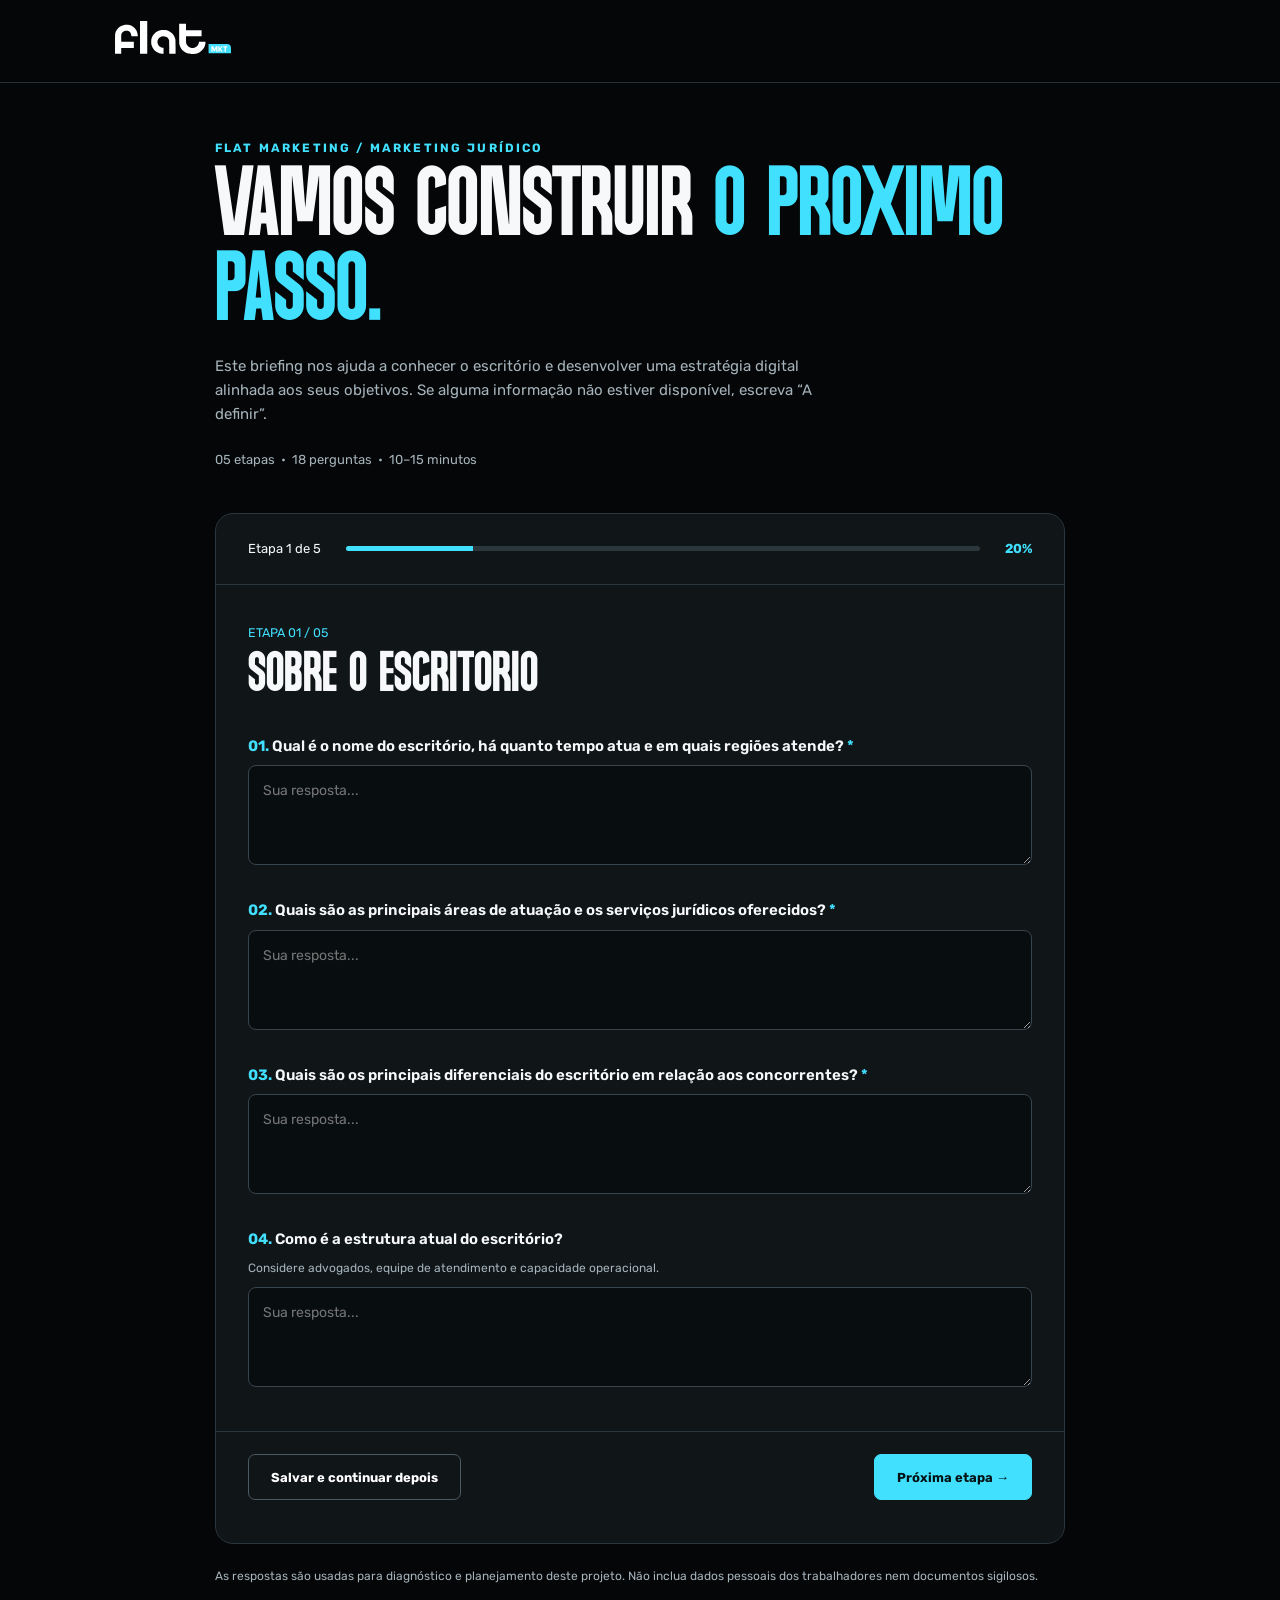
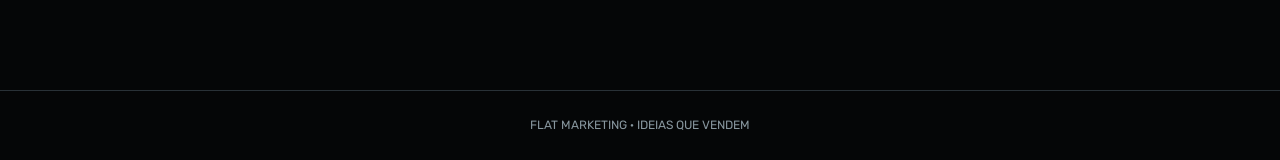
==== commit 03b6ca69: "feat: save and resume briefing draft in local browser storage" ====
--- a/briefing/george-burlamaque/index.html
+++ b/briefing/george-burlamaque/index.html
@@ -593,6 +593,7 @@
             </div>
           </section>
           <div class="actions">
+            <button type="button" id="saveDraft">Salvar e continuar depois</button>
             <button type="button" id="back">← Voltar</button
             ><button class="primary" type="button" id="next">
               Próxima etapa →
@@ -631,11 +632,13 @@
             form
               .querySelectorAll("textarea")
               .forEach((x) => (o[x.name] = x.value));
-            sessionStorage.setItem(key, JSON.stringify(o));
+            localStorage.setItem(key, JSON.stringify({ answers: o, step: index, savedAt: Date.now() }));
           } catch (e) {}
         }
         try {
-          const o = JSON.parse(sessionStorage.getItem(key) || "{}");
+          const draft = JSON.parse(localStorage.getItem(key) || "null");
+          const o = draft && draft.answers ? draft.answers : {};
+          if (draft && Number.isInteger(draft.step)) index = Math.min(4, Math.max(0, draft.step));
           form.querySelectorAll("textarea").forEach((x) => {
             if (typeof o[x.name] === "string") x.value = o[x.name];
           });
@@ -673,6 +676,17 @@
             save();
           }
         });
+        document.getElementById("saveDraft").onclick = () => {
+          try {
+            save();
+            if (!localStorage.getItem(key)) throw Error("Rascunho não armazenado");
+            msg.style.color = "#41e0fe";
+            msg.textContent = "Rascunho salvo neste navegador. Volte a este endereço no mesmo dispositivo para continuar."; 
+          } catch(e) {
+            msg.style.color = "#ff8585";
+            msg.textContent = "O navegador não permitiu salvar. Verifique as permissões e tente novamente.";
+          }
+        };
         back.onclick = () => {
           if (index) {
             index--;
@@ -690,7 +704,7 @@
           next.textContent = "Enviando…";
           try {
             const body = new URLSearchParams(new FormData(form));
-            const res = await fetch("/", {
+            const res = await fetch("/__forms.html", {
               method: "POST",
               headers: { "Content-Type": "application/x-www-form-urlencoded" },
               body: body.toString(),
@@ -700,7 +714,7 @@
             document.getElementById("progress").classList.add("hide");
             document.getElementById("done").classList.remove("hide");
             try {
-              sessionStorage.removeItem(key);
+              localStorage.removeItem(key);
             } catch (e) {}
           } catch (e) {
             msg.textContent =
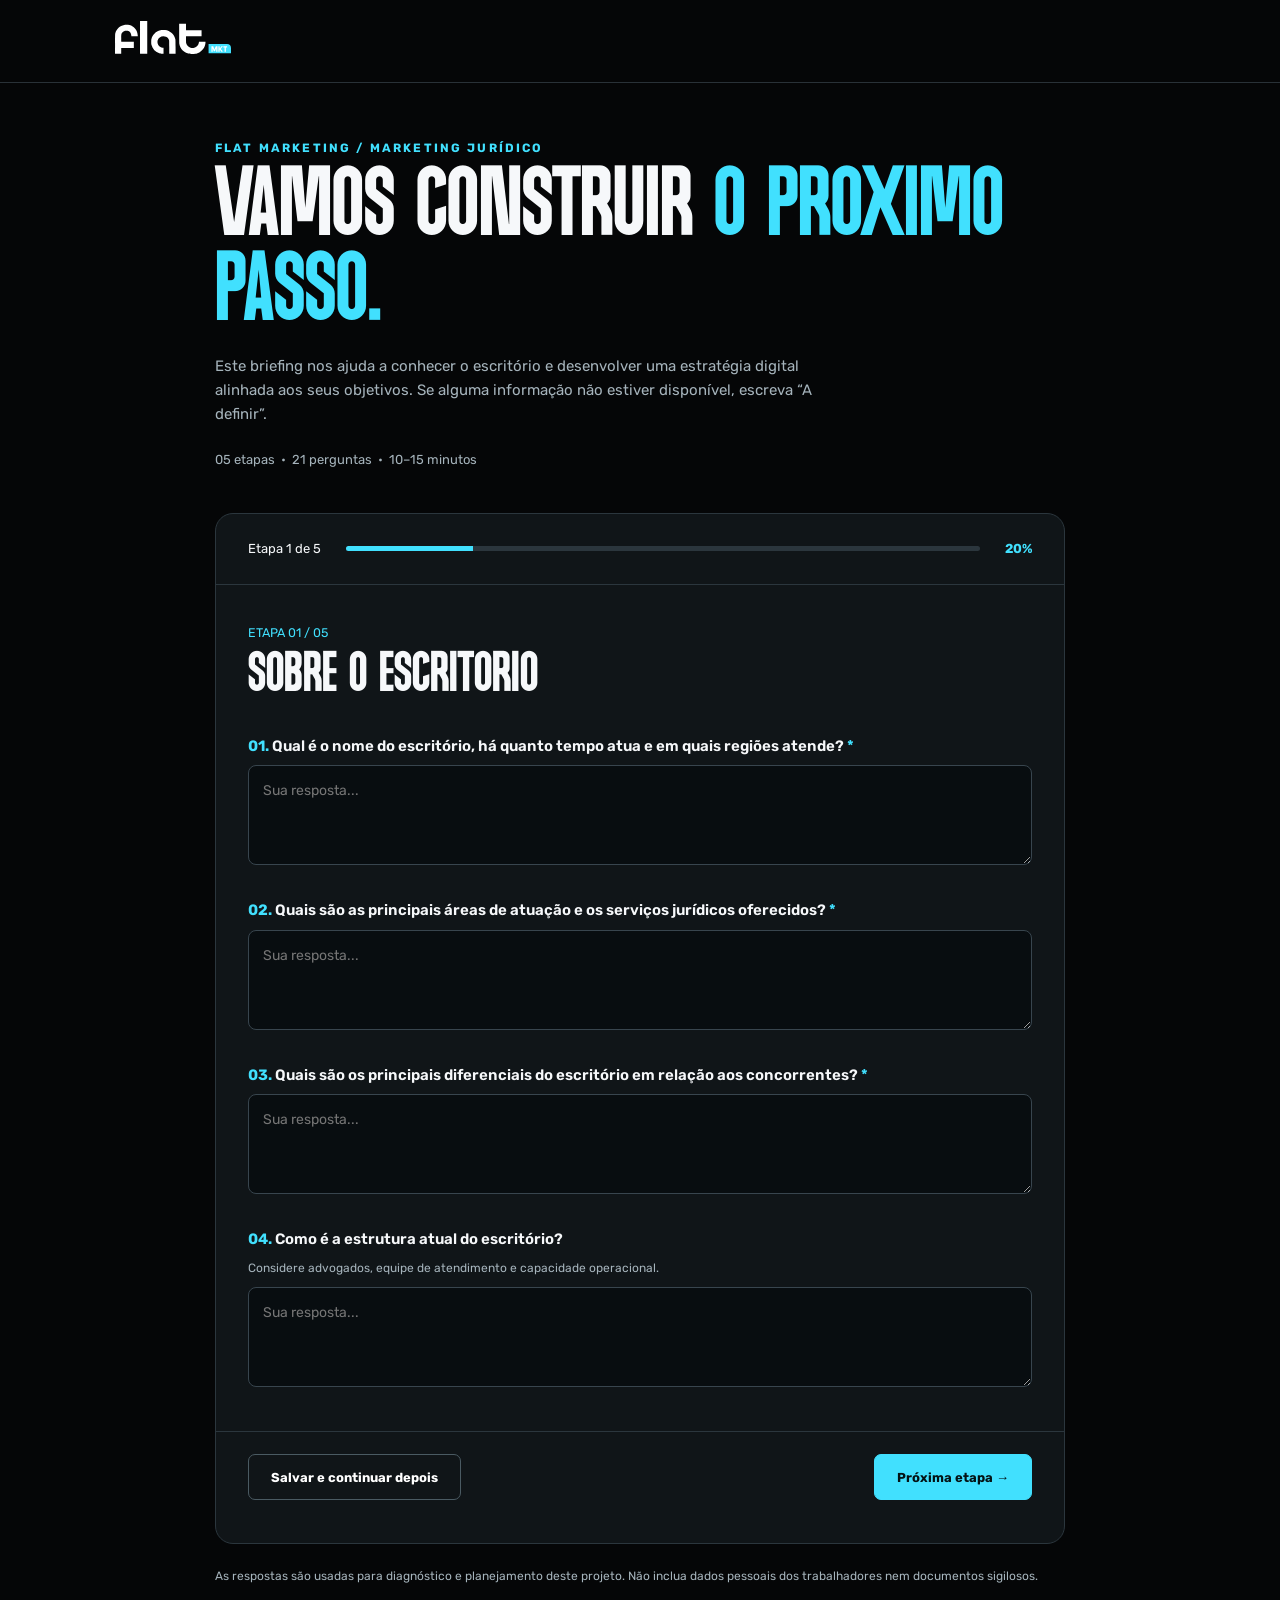
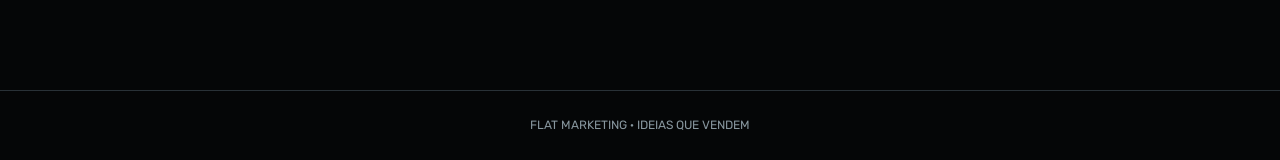
==== commit 63362ec3: "feat: include brand identity, website, social profiles in briefing" ====
--- a/briefing/george-burlamaque/index.html
+++ b/briefing/george-burlamaque/index.html
@@ -243,7 +243,7 @@
           alguma informação não estiver disponível, escreva “A definir”.
         </p>
         <div class="stats">
-          05 etapas &nbsp;•&nbsp; 18 perguntas &nbsp;•&nbsp; 10–15 minutos
+          05 etapas &nbsp;•&nbsp; 21 perguntas &nbsp;•&nbsp; 10–15 minutos
         </div>
       </div>
       <div class="panel" id="panel">
@@ -555,40 +555,33 @@
               <div class="error" aria-live="polite"></div>
             </div>
             <div class="field">
-              <label for="q17"
-                ><b class="accent">17.</b> Quais canais digitais o escritório
-                usa e quais ações de marketing já foram realizadas?
-                <span class="accent">*</span></label
-              >
-              <p class="hint">
-                Informe links e resultados anteriores, se houver.
-              </p>
-              <textarea
-                id="q17"
-                name="q17"
-                rows="3"
-                placeholder="Sua resposta..."
-                required
-              ></textarea>
-              <div class="error" aria-live="polite"></div>
-            </div>
-            <div class="field">
-              <label for="q18"
-                ><b class="accent">18.</b> Quais objetivos deseja alcançar em 6
-                a 12 meses e qual orçamento prevê para marketing digital?
-                <span class="accent">*</span></label
-              >
-              <p class="hint">
-                Metas de novos atendimentos, contratos e fortalecimento da
-                marca.
-              </p>
-              <textarea
-                id="q18"
-                name="q18"
-                rows="3"
-                placeholder="Sua resposta..."
-                required
-              ></textarea>
+              <label for="q17"><b class="accent">17.</b> O escritório já possui identidade visual e logomarca definidas? <span class="accent">*</span></label>
+              <p class="hint">Informe se há logotipo em alta resolução, paleta de cores, fontes e manual da marca. Há interesse em atualizar a identidade?</p>
+              <textarea id="q17" name="q17" rows="3" placeholder="Sua resposta..." required></textarea>
+              <div class="error" aria-live="polite"></div>
+            </div>
+            <div class="field">
+              <label for="q18"><b class="accent">18.</b> O escritório possui site atualmente? <span class="accent">*</span></label>
+              <p class="hint">Informe o endereço, se houver. O que deseja manter, melhorar ou incluir em um novo site?</p>
+              <textarea id="q18" name="q18" rows="3" placeholder="Sua resposta..." required></textarea>
+              <div class="error" aria-live="polite"></div>
+            </div>
+            <div class="field">
+              <label for="q19"><b class="accent">19.</b> Em quais redes sociais o escritório está presente? <span class="accent">*</span></label>
+              <p class="hint">Compartilhe os links dos perfis e diga quais redes deseja priorizar e se já publica conteúdos regularmente.</p>
+              <textarea id="q19" name="q19" rows="3" placeholder="Sua resposta..." required></textarea>
+              <div class="error" aria-live="polite"></div>
+            </div>
+            <div class="field">
+              <label for="q20"><b class="accent">20.</b> Quais ações de marketing digital já foram realizadas? <span class="accent">*</span></label>
+              <p class="hint">Cite campanhas de anúncios, produção de conteúdo ou outras ações e seus resultados, se disponíveis.</p>
+              <textarea id="q20" name="q20" rows="3" placeholder="Sua resposta..." required></textarea>
+              <div class="error" aria-live="polite"></div>
+            </div>
+            <div class="field">
+              <label for="q21"><b class="accent">21.</b> Quais objetivos deseja alcançar em 6 a 12 meses e qual orçamento prevê para marketing digital? <span class="accent">*</span></label>
+              <p class="hint">Considere metas de atendimentos, contratos e fortalecimento da marca.</p>
+              <textarea id="q21" name="q21" rows="3" placeholder="Sua resposta..." required></textarea>
               <div class="error" aria-live="polite"></div>
             </div>
           </section>
